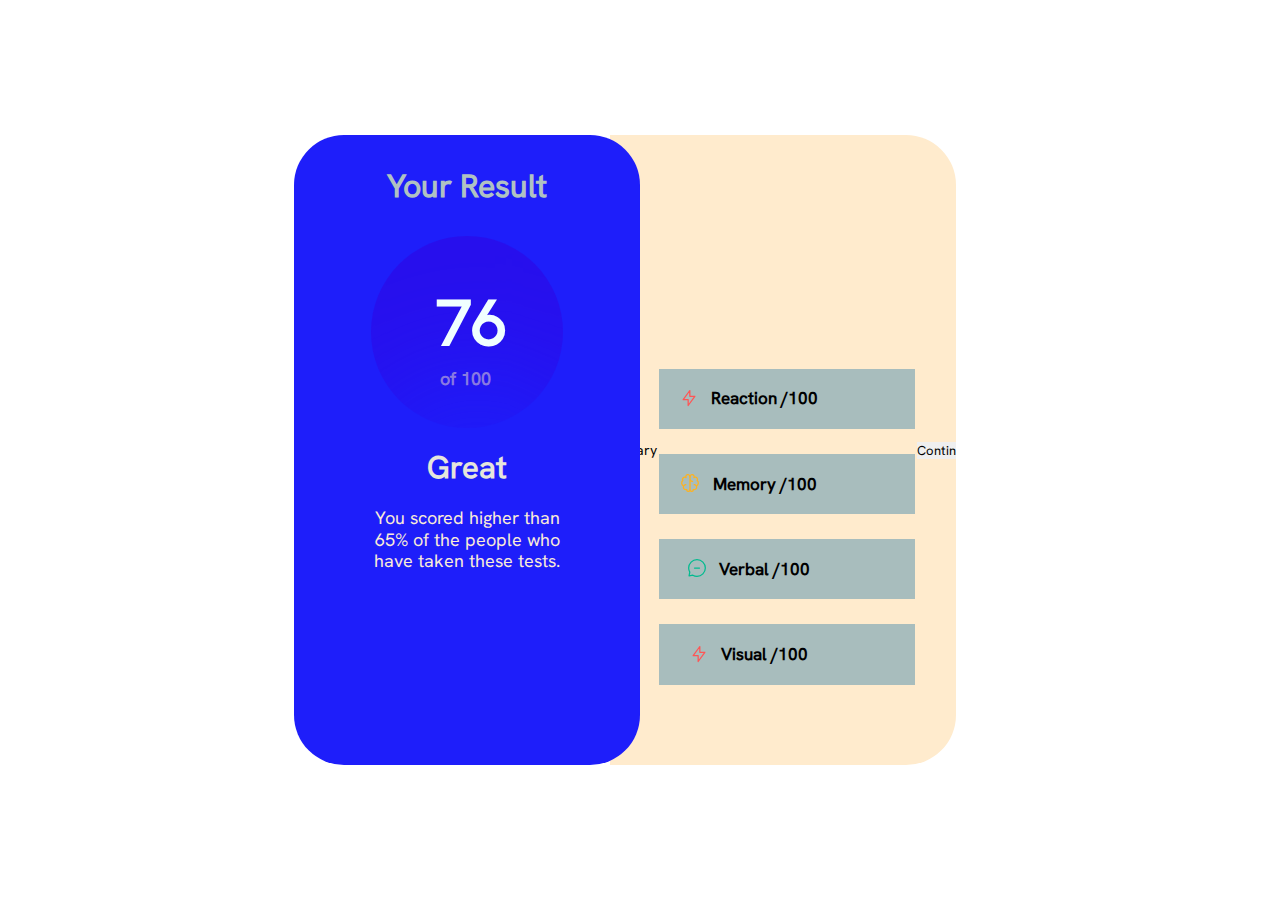
==== index.html @ 9be4e0de "first commit" ====
<!DOCTYPE html>
<html lang="en">
<head>
    <meta charset="UTF-8">
    <meta name="viewport" content="width=device-width, initial-scale=1.0">

    <link rel="stylesheet" href="../style/reset.css">
    <link rel="stylesheet" href="../style/style.css">
    <title> Results summary component</title>
</head>
<body>

<div class="test-box">
    <section class="your-result-box">
        <h2 class="box__header">Your Result</h2>
       <div class="box_value"><strong>76 </strong></div>
       <strong class="great">Great</strong>
        <p class="result-box__title">You scored higher than 65%  of the people who have taken these tests.</p>
   
    </section>

    <section class="summary">
        <h2 class="header-text ">Summary </h2>
        <table class="grid-table">
      <tbody>
          <tr class="row row1">
            <th class=" row__cage">Reaction <strong>/100</strong></th>
          </tr>
          <tr class="row row2">
            <th class="row__cage">Memory <strong>/100</strong></th>
          </tr>
          <tr class="row row3">
            <th class="row__cage">Verbal <strong>/100</strong></th>
          </tr>
          <tr class="row row4">
            <th class="row__cage">Visual <strong>/100</strong></th>
          </tr>
    
      </tbody>
        </table>


        <button class="btn" type="button">Continue</button>


    </section>











</div>



    
</body>
</html>
---- style/style.css ----
@font-face {
    font-family: Hanken;
    src: url(../fonts/HankenGrotesk-Regular.woff2);
    font-weight: 400 600 900;
    font-style: normal;
    font-display: swap;
}


body{
    font-family: Hanken;
    display: flex;
    justify-content: center;

    
}

.test-box{
    
   
    display: grid;
    grid-template-columns: repeat(2,27vw);
    grid-template-rows:minmax(50vh,70vh);
    grid-auto-flow: row;
    margin-top: 15vh;
    
   
    
}
.your-result-box{
    /* background: linear-gradient(to bottom, #070238, #4746a5); */
    background-color: rgb(30, 30, 250);
    border-radius: 50px;
    z-index: 1;
    overflow: hidden;
   
}
.summary{
    background-color: blanchedalmond;
    z-index: 0;
    position: relative;
    left: -30px;
    border-top-right-radius: 50px;
    border-bottom-right-radius: 50px;
    overflow: hidden;
    display: flex;
    justify-content: center;
    align-items: center;
}
.box__header{
    text-align: center;
    font-size: 2.3em;
    margin: 10%;
    color: rgb(176, 194, 194);
    font-weight: 600;
}
.box_value{
 
    width: 15vw; 
    height: 15vw;
    border-radius: 50%; 
    display: flex;
    justify-content:start;
    align-items: center;
    background-color: linear-gradient(to top, rgba(75, 54, 243, 255), rgba(56, 47, 236, 255));
    box-shadow: inset 10px 170px 120px -40px rgba(40, 16, 237, 255);

    color: rgba(134, 121, 255, 255);
    margin: auto;
} 


.box_value>strong{
    font-size: 5vw;
    color: azure;
   margin: 10% 10% 20% 7%;
}
.box_value>strong::before{
    content: 'of 100';
    font-size: 1.4vw;
    position: relative;
    top: 40px;
    left: 45%;
    color: rgba(255, 235, 205, 0.466);
}
.great{
    font-size: 2.4vw;
    display: block;
    text-align: center;
    margin: 7% 8%;
    color: rgb(230, 230, 220);
}
.result-box__title{
    text-align: center;
    font-size: 1.4vw;
    margin: auto 70px;
    color: antiquewhite;
    line-height: 120%;
}


.grid-table>tbody{
    display: grid;
    grid-template-columns:20vw;
    grid-template-rows: repeat(4,37%);
    width: 100%;
    gap: 25px;
}


.row{
    display: flex;
    align-items: center;
    background-color: rgb(168, 189, 189);
    justify-content: center;
}
.row__cage{
    font-size: 1.3vw;
}
.row:first-child::before{
    content: url(/images/reaction.svg);
    margin-left:-30% ;
    margin-right: 5%;
 
}
.row2::before {
 content: url(/images/brain.svg);
 margin-left:-30% ;
 margin-right: 5%;
 



}
.row3::before{
    content: url(/images/verbal.svg);
margin-left:-30% ;
margin-right: 5%;

}
.row4::before{
    content: url(/images/reactionNEWNEW.svg);
    margin-left:-30% ;
    margin-right: 5%;
    
    
}
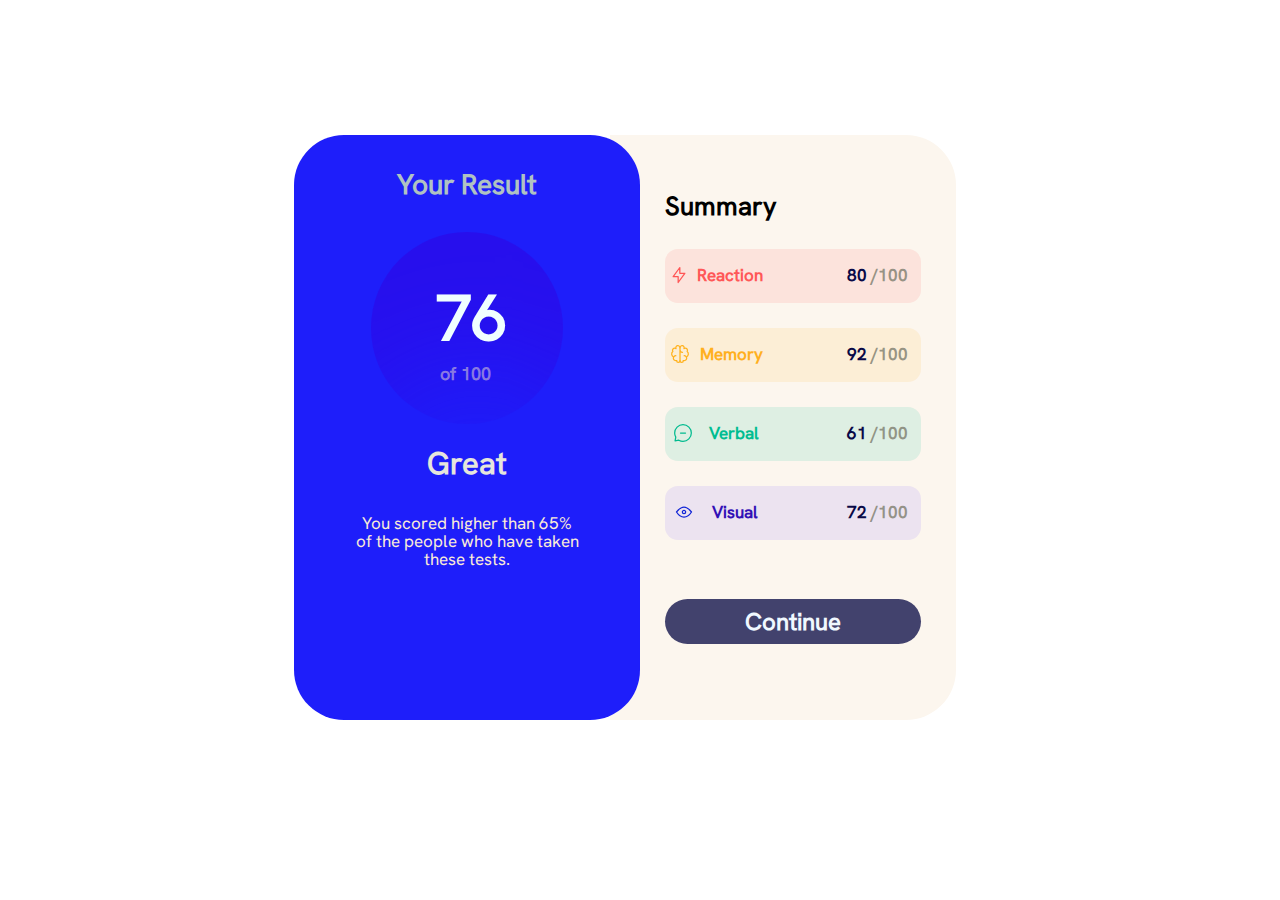
==== commit 78c2f367: "table styles" ====
--- a/index.html
+++ b/index.html
@@ -4,8 +4,8 @@
     <meta charset="UTF-8">
     <meta name="viewport" content="width=device-width, initial-scale=1.0">
 
-    <link rel="stylesheet" href="../style/reset.css">
-    <link rel="stylesheet" href="../style/style.css">
+    <link rel="stylesheet" href="style/reset.css">
+    <link rel="stylesheet" href="style/style.css">
     <title> Results summary component</title>
 </head>
 <body>
@@ -23,25 +23,25 @@
         <h2 class="header-text ">Summary </h2>
         <table class="grid-table">
       <tbody>
-          <tr class="row row1">
-            <th class=" row__cage">Reaction <strong>/100</strong></th>
+         <tr class="row row1  light-red ">
+            <th class=" row__cage"><span>Reaction</span><strong>80</strong></th>
           </tr>
-          <tr class="row row2">
-            <th class="row__cage">Memory <strong>/100</strong></th>
+          <tr class="row row2  Orangey-yellow">
+            <th class="row__cage"><span>Memory</span> <strong>92</strong></th>
           </tr>
-          <tr class="row row3">
-            <th class="row__cage">Verbal <strong>/100</strong></th>
+          <tr class="row row3  Green-teal">
+            <th class="row__cage"><span>Verbal</span> <strong>61</strong></th>
           </tr>
-          <tr class="row row4">
-            <th class="row__cage">Visual <strong>/100</strong></th>
+          <tr class="row row4  Light-blue">
+            <th class="row__cage"><span>Visual</span> <strong>72</strong></th>
           </tr>
     
       </tbody>
         </table>
 
 
+    
         <button class="btn" type="button">Continue</button>
-
 
     </section>
 
--- a/style/style.css
+++ b/style/style.css
@@ -6,37 +6,87 @@
     font-display: swap;
 }
 
-
-body{
+.light-red {
+    color: hsl(0, 100%, 67%);
+    background-color: hsla(0, 100%, 67%, 0.116);
+}
+
+.Orangey-yellow {
+    color: hsl(39, 100%, 56%);
+    background-color: hsla(39, 100%, 56%, 0.11);
+}
+
+.Green-teal {
+    color: hsl(166, 100%, 37%);
+    background-color: hsla(166, 100%, 37%, 0.116);
+}
+
+.Cobalt-blue {
+    color: hsl(234, 85%, 45%);
+    background-color: hsla(234, 85%, 45%, 0.137);
+}
+
+.Light-blue {
+    color: hsl(252, 83%, 39%);
+    background-color: hsla(252, 100%, 67%, 0.116);
+}
+
+
+body {
     font-family: Hanken;
     display: flex;
     justify-content: center;
 
-    
-}
-
-.test-box{
-    
-   
+
+}
+
+.test-box {
+
+
     display: grid;
-    grid-template-columns: repeat(2,27vw);
-    grid-template-rows:minmax(50vh,70vh);
+    grid-template-columns: repeat(2, 27vw);
+    grid-template-rows: minmax(40vh, 76vh);
     grid-auto-flow: row;
     margin-top: 15vh;
-    
-   
-    
-}
-.your-result-box{
+    overflow: visible;
+
+
+
+}
+
+
+
+
+
+
+
+
+
+
+
+.your-result-box {
     /* background: linear-gradient(to bottom, #070238, #4746a5); */
     background-color: rgb(30, 30, 250);
     border-radius: 50px;
     z-index: 1;
     overflow: hidden;
-   
-}
-.summary{
-    background-color: blanchedalmond;
+
+}
+
+
+
+
+
+
+
+
+
+
+
+
+
+.summary {
+    background-color: rgb(252, 246, 238);
     z-index: 0;
     position: relative;
     left: -30px;
@@ -47,35 +97,75 @@
     justify-content: center;
     align-items: center;
 }
-.box__header{
+
+
+
+
+
+
+
+
+
+
+
+
+
+
+
+
+
+
+
+
+
+
+
+
+
+
+
+
+
+
+
+
+
+
+
+
+
+
+.box__header {
     text-align: center;
-    font-size: 2.3em;
+    font-size: 2em;
     margin: 10%;
     color: rgb(176, 194, 194);
     font-weight: 600;
 }
-.box_value{
- 
-    width: 15vw; 
+
+.box_value {
+
+    width: 15vw;
     height: 15vw;
-    border-radius: 50%; 
+    border-radius: 50%;
     display: flex;
-    justify-content:start;
+    justify-content: start;
     align-items: center;
     background-color: linear-gradient(to top, rgba(75, 54, 243, 255), rgba(56, 47, 236, 255));
     box-shadow: inset 10px 170px 120px -40px rgba(40, 16, 237, 255);
 
     color: rgba(134, 121, 255, 255);
     margin: auto;
-} 
-
-
-.box_value>strong{
+}
+
+
+.box_value>strong {
     font-size: 5vw;
     color: azure;
-   margin: 10% 10% 20% 7%;
-}
-.box_value>strong::before{
+    margin: 10% 10% 20% 7%;
+}
+
+.box_value>strong::before {
     content: 'of 100';
     font-size: 1.4vw;
     position: relative;
@@ -83,65 +173,268 @@
     left: 45%;
     color: rgba(255, 235, 205, 0.466);
 }
-.great{
+
+.great {
     font-size: 2.4vw;
     display: block;
     text-align: center;
     margin: 7% 8%;
     color: rgb(230, 230, 220);
 }
-.result-box__title{
+
+.result-box__title {
     text-align: center;
-    font-size: 1.4vw;
-    margin: auto 70px;
+    font-size: 1.3vw;
+    margin: 10% 60px;
     color: antiquewhite;
-    line-height: 120%;
-}
-
-
-.grid-table>tbody{
+    line-height: 110%;
+}
+ 
+
+
+
+
+
+
+
+
+
+
+
+
+
+
+
+
+
+
+
+
+
+
+
+
+
+
+
+
+
+
+
+
+
+
+
+
+
+
+
+
+
+.grid-table>tbody {
     display: grid;
-    grid-template-columns:20vw;
-    grid-template-rows: repeat(4,37%);
+    grid-template-columns: 20vw;
+    grid-template-rows: repeat(4, minmax(5vh, 8vh));
     width: 100%;
     gap: 25px;
-}
-
-
-.row{
+    margin: 0% 0% 16% 4%;
+
+}
+
+
+.row {
     display: flex;
     align-items: center;
-    background-color: rgb(168, 189, 189);
-    justify-content: center;
-}
-.row__cage{
+    justify-content: space-around;
+    border-radius: 13px;
+    transition: all 400ms ease-in-out;
+
+}
+
+
+.row__cage:nth-child(1) {
     font-size: 1.3vw;
-}
-.row:first-child::before{
+    margin-right: 60%;
+}
+
+.row__cage>strong {
+    color: rgb(9, 9, 71);
+    font-size: 1.3vw;
+    position: absolute;
+    right: 15%;
+}
+
+.row__cage>:nth-child(2)::after {
+    content: '/100';
+    color: rgba(128, 128, 112, 0.822);
+    font-size: 1.3vw;
+    position: relative;
+    right: -7%;
+
+}
+
+
+
+
+
+
+
+
+
+
+
+
+
+
+
+
+
+
+
+
+
+
+
+
+
+.row1:before {
     content: url(/images/reaction.svg);
-    margin-left:-30% ;
-    margin-right: 5%;
- 
-}
+
+}
+
 .row2::before {
- content: url(/images/brain.svg);
- margin-left:-30% ;
- margin-right: 5%;
- 
-
-
-
-}
-.row3::before{
+    content: url(/images/brain.svg);
+
+}
+
+.row3::before {
     content: url(/images/verbal.svg);
-margin-left:-30% ;
-margin-right: 5%;
-
-}
-.row4::before{
-    content: url(/images/reactionNEWNEW.svg);
-    margin-left:-30% ;
-    margin-right: 5%;
+
+}
+
+.row4::before {
+    content: url(/images/visual.svg);
+
+}
+.row:hover{
+    transform: scale(1.1);
+}
+
+
+
+
+
+
+
+
+
+.btn {
+    align-self: flex-end;
+    position: absolute;
+    bottom: 13%;
+    right: 10%;
+    background-color: rgb(66, 66, 109);
+    width: 20vw;
+    height: 8vh;
+    border-radius: 40px;
+    font-size: 24px;
+    font-weight: 600;
+    color: aliceblue;
+    transition: all 500ms ease-in-out;
+    transition: all 400ms ease-in;
+}
+
+.btn:hover {
+    background-color: blue;
+    transform:scale(1.1);
+}
+
+
+
+
+
+
+
+
+
+
+
+
+
+
+
+
+
+
+
+
+
+
+.header-text {
+    align-self: flex-start;
+    position: absolute;
+    font-size: 2vw;
+    font-weight: 900;
+    top: 10%;
+    left: 16%;
+}
+
+
+
+
+
+
+
+
+
+
+
+
+
+@media screen and (max-width:1690px) and (min-width:1200px){
+    body{
+        
+    }
+    .test-box {
+       
+        grid-template-rows:  minmax(40vh, 65vh);
+    }
+
+    .grid-table>tbody{
+  
+        grid-template-columns: 20vw;
+        grid-template-rows: repeat(4, minmax(5vh, 6vh));
+      margin-top: -10% ;
+    }
+    .btn{
+        height: 5vh;
+     
+        
+    }
     
-    
+
+}
+
+@media screen and (max-width:1400px) and (min-width:1300px) {
+   .result-box__title{
+    font-size: 150%;
+   } 
+   .header-text{
+    margin-top: -6%;
+   }
+   .grid-table{
+    margin-top: -20%;
+    margin-bottom: 0px;
+   }
+   .btn{
+    position:absolute ;
+    top: 50%;
+   }
+   .test-box{
+    grid-template-rows:  minmax(35vh, 59vh);
+   }
+}
+
+@media screen and (max-width:1200px) and (min-width:1000px){
+
 }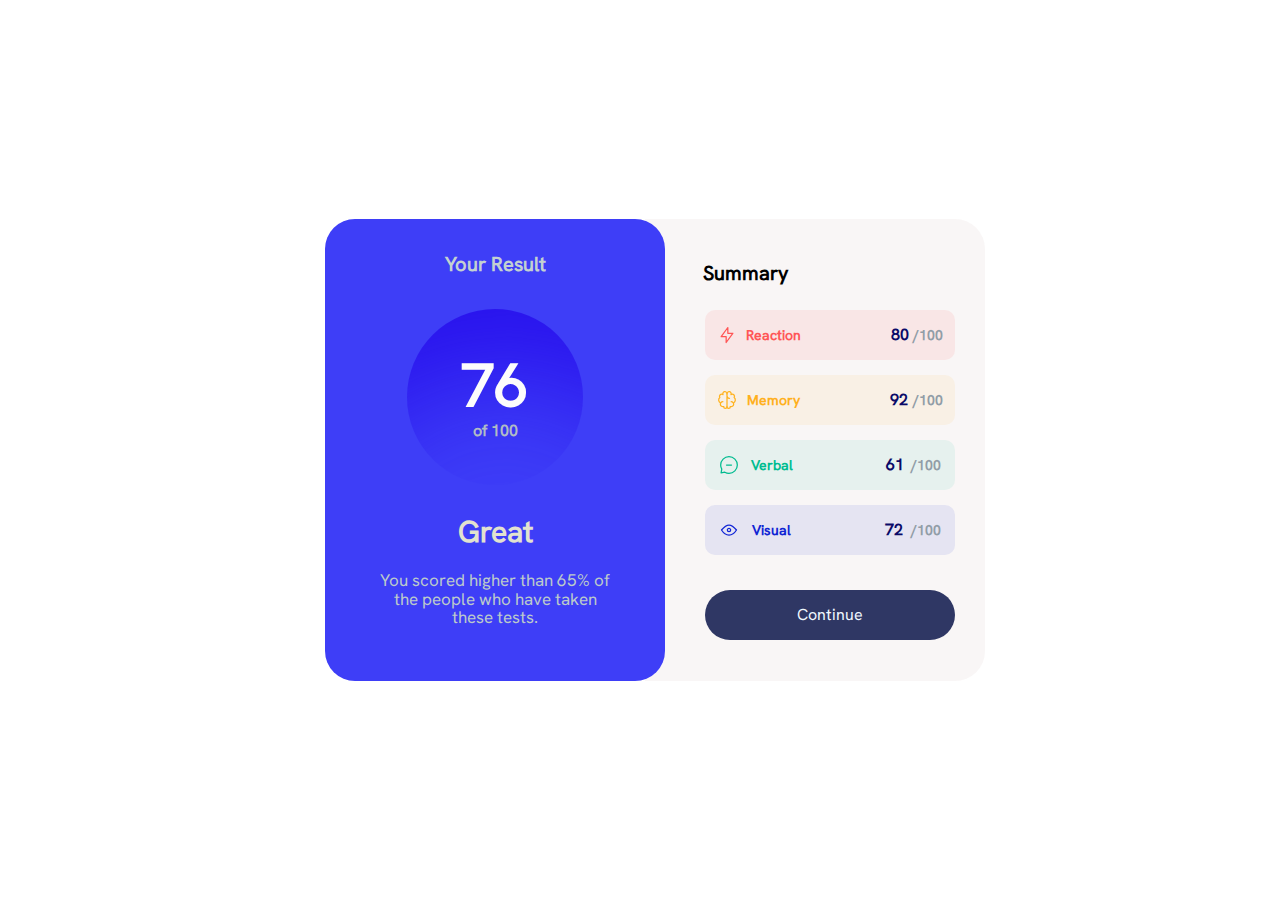
==== commit 63eb2c23: "main adaptive version" ====
--- a/index.html
+++ b/index.html
@@ -5,56 +5,74 @@
     <meta name="viewport" content="width=device-width, initial-scale=1.0">
 
     <link rel="stylesheet" href="style/reset.css">
+    
     <link rel="stylesheet" href="style/style.css">
+    <link rel="stylesheet" href="style/medea.css">
     <title> Results summary component</title>
 </head>
 <body>
 
 <div class="test-box">
-    <section class="your-result-box">
-        <h2 class="box__header">Your Result</h2>
-       <div class="box_value"><strong>76 </strong></div>
-       <strong class="great">Great</strong>
-        <p class="result-box__title">You scored higher than 65%  of the people who have taken these tests.</p>
-   
-    </section>
-
-    <section class="summary">
-        <h2 class="header-text ">Summary </h2>
-        <table class="grid-table">
-      <tbody>
-         <tr class="row row1  light-red ">
-            <th class=" row__cage"><span>Reaction</span><strong>80</strong></th>
-          </tr>
-          <tr class="row row2  Orangey-yellow">
-            <th class="row__cage"><span>Memory</span> <strong>92</strong></th>
-          </tr>
-          <tr class="row row3  Green-teal">
-            <th class="row__cage"><span>Verbal</span> <strong>61</strong></th>
-          </tr>
-          <tr class="row row4  Light-blue">
-            <th class="row__cage"><span>Visual</span> <strong>72</strong></th>
-          </tr>
+   <section class="result-section">
+   <h2 class="line__header">Your Result</h2>
+  <div class="box-circl">
+        <div class="circl-of-value">
+        <strong>
+         76
+        </strong>
+        <span>
+        of 100
+        </span>
+       
+    </div>
+  </div>
+<h3 class="great">
+    Great
+</h3>
+<p>You scored higher than 65%  of the people who have taken these tests.</p>
+ 
+   </section>
+   <section class="summary-section">
+  <table class="grid-table">
+    <tbody class="grid-body">
+        <tr class="line__header">
+            <th>Summary</th>
+        </tr>
+        <tr class="grid-body__row light-red">
+            <th><img src="images/reaction.svg" alt="icon"></th>
+            <th>Reaction</th>
+            <th>80</th>
+            <th>/100</th>
+        </tr>
+        <tr class="grid-body__row Orangey-yellow ">
+            <th><img src="images/brain.svg" alt="icon"></th>
+            <th>Memory</th>
+            <th>92</th>
+            <th>/100</th>
+        </tr>
+        <tr class="grid-body__row Green-teal">
+            <th><img src="images/verbal.svg" alt="icon"></th>
+            <th>Verbal</th>
+            <th>61</th>
+            <th>/100</th>
+        </tr>
+        <tr class="grid-body__row Cobalt-blue">
+            <th><img src="images/visual.svg" alt="icon"></th>
+            <th>Visual</th>
+            <th>72</th>
+            <th>/100</th>
+        </tr>
+        <tr class="grid-body__row">
+            <th><button class="btn" type="button">Continue</button></th>
+        
+        </tr>
+    </tbody>
+  </table>
+   </section>
     
-      </tbody>
-        </table>
-
+       
 
     
-        <button class="btn" type="button">Continue</button>
-
-    </section>
-
-
-
-
-
-
-
-
-
-
-
 </div>
 
 
--- a/style/style.css
+++ b/style/style.css
@@ -6,24 +6,286 @@
     font-display: swap;
 }
 
+
+
+
+
+
+
+
+
+
+
+
+
+
+
+body{
+    font-family: Hanken;
+    display:flex;
+    justify-content: center;
+   
+}
+
+
+.test-box{
+    align-self: center;
+    display: grid;
+    grid-template-columns: repeat(2,400px);
+    grid-template-rows: auto;
+    margin: 0%;
+ 
+}
+
+
+
+
+
+.result-section .summary-section{
+  
+}
+
+
+
+
+
+
+
+                /* CОЗДАНИЕ ДВУХ СЕКЦИЙ КОНТЕНТА  В НУТРИ БОКСА  TEST-BOX */
+/* ______________________________________________________________________________________________________________________________ */
+.result-section{
+    background-color: rgb(62, 62, 247);
+    border-radius: 30px;
+    height:auto;
+    max-height: 80vh;
+    z-index: 1;
+    display: flex;
+    flex-direction: column;
+    align-items: center;
+    width: 85%;
+    justify-items: center;
+    position: relative;
+    left: 85px;
+}
+.summary-section{
+   background-color: rgba(247, 243, 243, 0.76);
+    z-index: 0;
+    position: relative;
+    left: 5px;
+    width: 85%;
+    border-top-right-radius: 30px;
+    border-bottom-right-radius: 30px;
+    display: flex;
+    justify-content: center;
+    align-items: center;
+    
+    
+}
+
+
+
+
+
+
+
+
+                                        /* квадратный бокс с кругом в нутри \ */
+/* ___________________________________________________________________________________________________________________________________________ */
+
+
+
+.circl-of-value{
+    flex-direction: column;
+    width: 100%;
+    height: 100%;
+    border-radius: 50%;
+    display: flex;
+    justify-content:center;
+    align-items: center;
+    background-color: linear-gradient(to top, rgba(75, 84, 243, 255), rgba(56, 47, 236, 255));
+    box-shadow: inset 10px 170px 120px -110px rgba(40, 16, 237, 255);
+    color: rgba(134, 121, 255, 255);
+    padding: 5%;
+}
+.box-circl>.circl-of-value>strong{
+    font-size: 60px;
+    color: rgb(252, 252, 252); 
+}
+.box-circl>.circl-of-value>span{
+    color: rgb(177, 188, 197);
+    font-size: 16px;
+    font-weight: 600;
+    margin-top: 8px;
+}
+.box-circl{
+    width: 176px;
+    height:176px;
+}
+
+
+
+
+
+
+
+
+
+
+
+
+                    /* стилизация текстового контента в блоке SUMMARY-SECTION */
+
+/* _________________________________________________________________________________________________________________ */
+
+.great{
+  font-size: 30px;
+  font-weight: 900;
+  position: relative;
+  top: 32px;
+  color: rgb(226, 226, 207);
+}
+.result-section>p{
+    font-size: 17px;
+    padding: 20px;
+    text-align: center;
+    margin-bottom: 30px;
+    margin: 36px 30px 34px 30px;
+    color: rgb(188, 202, 202);
+    line-height: 1.1;
+}
+.line__header{
+    text-align: center;
+    margin: 35px auto;
+    font-weight: 600;
+}
+.result-section>.line__header{
+color: rgb(195, 209, 209);
+font-size: 20px;
+
+}
+
+
+
+
+
+
+
+
+
+
+
+
+
+            /* позиционирование бокса с таблицей и создание рядов с елементами В БОКСЕ SUMMARY-SECTION*/
+/* _______________________________________________________________________________________________________________________________________ */
+.grid-table{
+    position: relative;
+    top: -40px;
+    left: 15px;
+}
+
+.grid-body{
+    display: grid;
+    grid-auto-flow: column;
+    grid-template-rows: repeat(6,auto);
+    gap: 15px;
+
+}
+.grid-body__row{
+    border-radius: 10px;
+    display: flex;
+    width: 250px;
+    height: 50px;
+    padding: 5px;
+    justify-content: space-around;
+    align-items: center;
+    padding: 15px; 
+}
+
+
+
+
+                            /* позиционирование внутренних элементов ряда И САМИХ РЯДОВ */
+/* __________________________________________________________________________________________________________________________________________ */
+
+
+.grid-body__row>th{
+    position: relative;
+}
+.grid-body__row>th:nth-child(1){
+left:-15px;
+}
+.grid-body__row>th:nth-child(2){
+    left: -30px;
+}
+.grid-body__row>th:nth-child(3){
+    left: 35px;
+    color: rgb(10, 10, 104);
+    font-weight: 700;
+    font-size: 16px;
+}
+.grid-body__row>th:nth-child(4){
+    right: -15px;
+    color: rgb(145, 157, 167);
+
+}
+.grid-body>tr:first-child{
+    position: relative;
+    right:85px;
+    top: 25px;
+    font-size: 20px;
+}
+.grid-body>.grid-body__row>th>.btn{
+    width: 250px;
+    height: 50px;
+    border-radius: 30px;
+    background-color: rgb(47, 55, 100);
+    color: aliceblue;
+    font-size: 16px;
+    margin-top: 40px;
+    transition: all .8s ease;
+    
+}
+.grid-body>.grid-body__row>th>.btn:hover{
+    background-color: rgb(21, 21, 197);
+    transform: scale(1.04);
+
+}
+
+
+
+
+
+
+
+
+
+
+
+
+
+
+
+/* ЦВЕТОВЫЕ КЛАССЫ ДЛЯ РЯДОВ В СЕКЦИИ SUMMARY-SECTION */
+/* _______________________________________________________________________________________________________________________________________________________________ */
 .light-red {
     color: hsl(0, 100%, 67%);
-    background-color: hsla(0, 100%, 67%, 0.116);
+    background-color: hsla(0, 100%, 67%, 0.096);
 }
 
 .Orangey-yellow {
     color: hsl(39, 100%, 56%);
-    background-color: hsla(39, 100%, 56%, 0.11);
+    background-color: hsla(39, 100%, 56%, 0.075);
 }
 
 .Green-teal {
     color: hsl(166, 100%, 37%);
-    background-color: hsla(166, 100%, 37%, 0.116);
+    background-color: hsla(166, 100%, 37%, 0.075);
 }
 
 .Cobalt-blue {
     color: hsl(234, 85%, 45%);
-    background-color: hsla(234, 85%, 45%, 0.137);
+    background-color: hsla(234, 85%, 45%, 0.082);
 }
 
 .Light-blue {
@@ -32,409 +294,3 @@
 }
 
 
-body {
-    font-family: Hanken;
-    display: flex;
-    justify-content: center;
-
-
-}
-
-.test-box {
-
-
-    display: grid;
-    grid-template-columns: repeat(2, 27vw);
-    grid-template-rows: minmax(40vh, 76vh);
-    grid-auto-flow: row;
-    margin-top: 15vh;
-    overflow: visible;
-
-
-
-}
-
-
-
-
-
-
-
-
-
-
-
-.your-result-box {
-    /* background: linear-gradient(to bottom, #070238, #4746a5); */
-    background-color: rgb(30, 30, 250);
-    border-radius: 50px;
-    z-index: 1;
-    overflow: hidden;
-
-}
-
-
-
-
-
-
-
-
-
-
-
-
-
-.summary {
-    background-color: rgb(252, 246, 238);
-    z-index: 0;
-    position: relative;
-    left: -30px;
-    border-top-right-radius: 50px;
-    border-bottom-right-radius: 50px;
-    overflow: hidden;
-    display: flex;
-    justify-content: center;
-    align-items: center;
-}
-
-
-
-
-
-
-
-
-
-
-
-
-
-
-
-
-
-
-
-
-
-
-
-
-
-
-
-
-
-
-
-
-
-
-
-
-
-
-.box__header {
-    text-align: center;
-    font-size: 2em;
-    margin: 10%;
-    color: rgb(176, 194, 194);
-    font-weight: 600;
-}
-
-.box_value {
-
-    width: 15vw;
-    height: 15vw;
-    border-radius: 50%;
-    display: flex;
-    justify-content: start;
-    align-items: center;
-    background-color: linear-gradient(to top, rgba(75, 54, 243, 255), rgba(56, 47, 236, 255));
-    box-shadow: inset 10px 170px 120px -40px rgba(40, 16, 237, 255);
-
-    color: rgba(134, 121, 255, 255);
-    margin: auto;
-}
-
-
-.box_value>strong {
-    font-size: 5vw;
-    color: azure;
-    margin: 10% 10% 20% 7%;
-}
-
-.box_value>strong::before {
-    content: 'of 100';
-    font-size: 1.4vw;
-    position: relative;
-    top: 40px;
-    left: 45%;
-    color: rgba(255, 235, 205, 0.466);
-}
-
-.great {
-    font-size: 2.4vw;
-    display: block;
-    text-align: center;
-    margin: 7% 8%;
-    color: rgb(230, 230, 220);
-}
-
-.result-box__title {
-    text-align: center;
-    font-size: 1.3vw;
-    margin: 10% 60px;
-    color: antiquewhite;
-    line-height: 110%;
-}
- 
-
-
-
-
-
-
-
-
-
-
-
-
-
-
-
-
-
-
-
-
-
-
-
-
-
-
-
-
-
-
-
-
-
-
-
-
-
-
-
-
-
-.grid-table>tbody {
-    display: grid;
-    grid-template-columns: 20vw;
-    grid-template-rows: repeat(4, minmax(5vh, 8vh));
-    width: 100%;
-    gap: 25px;
-    margin: 0% 0% 16% 4%;
-
-}
-
-
-.row {
-    display: flex;
-    align-items: center;
-    justify-content: space-around;
-    border-radius: 13px;
-    transition: all 400ms ease-in-out;
-
-}
-
-
-.row__cage:nth-child(1) {
-    font-size: 1.3vw;
-    margin-right: 60%;
-}
-
-.row__cage>strong {
-    color: rgb(9, 9, 71);
-    font-size: 1.3vw;
-    position: absolute;
-    right: 15%;
-}
-
-.row__cage>:nth-child(2)::after {
-    content: '/100';
-    color: rgba(128, 128, 112, 0.822);
-    font-size: 1.3vw;
-    position: relative;
-    right: -7%;
-
-}
-
-
-
-
-
-
-
-
-
-
-
-
-
-
-
-
-
-
-
-
-
-
-
-
-
-.row1:before {
-    content: url(/images/reaction.svg);
-
-}
-
-.row2::before {
-    content: url(/images/brain.svg);
-
-}
-
-.row3::before {
-    content: url(/images/verbal.svg);
-
-}
-
-.row4::before {
-    content: url(/images/visual.svg);
-
-}
-.row:hover{
-    transform: scale(1.1);
-}
-
-
-
-
-
-
-
-
-
-.btn {
-    align-self: flex-end;
-    position: absolute;
-    bottom: 13%;
-    right: 10%;
-    background-color: rgb(66, 66, 109);
-    width: 20vw;
-    height: 8vh;
-    border-radius: 40px;
-    font-size: 24px;
-    font-weight: 600;
-    color: aliceblue;
-    transition: all 500ms ease-in-out;
-    transition: all 400ms ease-in;
-}
-
-.btn:hover {
-    background-color: blue;
-    transform:scale(1.1);
-}
-
-
-
-
-
-
-
-
-
-
-
-
-
-
-
-
-
-
-
-
-
-
-.header-text {
-    align-self: flex-start;
-    position: absolute;
-    font-size: 2vw;
-    font-weight: 900;
-    top: 10%;
-    left: 16%;
-}
-
-
-
-
-
-
-
-
-
-
-
-
-
-@media screen and (max-width:1690px) and (min-width:1200px){
-    body{
-        
-    }
-    .test-box {
-       
-        grid-template-rows:  minmax(40vh, 65vh);
-    }
-
-    .grid-table>tbody{
-  
-        grid-template-columns: 20vw;
-        grid-template-rows: repeat(4, minmax(5vh, 6vh));
-      margin-top: -10% ;
-    }
-    .btn{
-        height: 5vh;
-     
-        
-    }
-    
-
-}
-
-@media screen and (max-width:1400px) and (min-width:1300px) {
-   .result-box__title{
-    font-size: 150%;
-   } 
-   .header-text{
-    margin-top: -6%;
-   }
-   .grid-table{
-    margin-top: -20%;
-    margin-bottom: 0px;
-   }
-   .btn{
-    position:absolute ;
-    top: 50%;
-   }
-   .test-box{
-    grid-template-rows:  minmax(35vh, 59vh);
-   }
-}
-
-@media screen and (max-width:1200px) and (min-width:1000px){
-
-}--- a/style/medea.css
+++ b/style/medea.css
@@ -0,0 +1,61 @@
+@media screen and (max-width:800px) {
+    body{
+       
+    }
+   .test-box{
+    display: flex;
+    flex-direction: column;
+    width: 90%;
+    
+  
+   }
+   .result-section {
+    width: 119%;
+    left: 0%;
+    top:100px;
+    position: relative;
+    margin-left: -12%;
+   
+    padding: 11%;
+    border-bottom-left-radius: 50px;
+    border-bottom-right-radius:30px;
+    border-top-right-radius: 0px;
+
+   }
+   .summary-section{
+    border-radius: 0%;
+    width: 118%;
+    margin-left: -14%;
+    bottom: -40px;
+    margin-bottom: -30px;
+    position: relative;
+    left: 10px;
+    padding: 10%;
+    
+   }
+   .box-circl{
+    position: relative;
+    top: 7px;
+   }
+   .result-section>p{
+   margin: 10px, 10px;
+   position: relative;
+   top: 40px;
+   }
+.great{
+    margin-bottom: -40px;
+}
+
+
+   .grid-body>.grid-body__row>th>.btn:hover{
+    display: none;
+    
+   }
+ 
+   .result-section>.line__header{
+   padding-top:35px ;
+   }
+   .grid-table{
+    margin-top: 10%;
+   }
+}